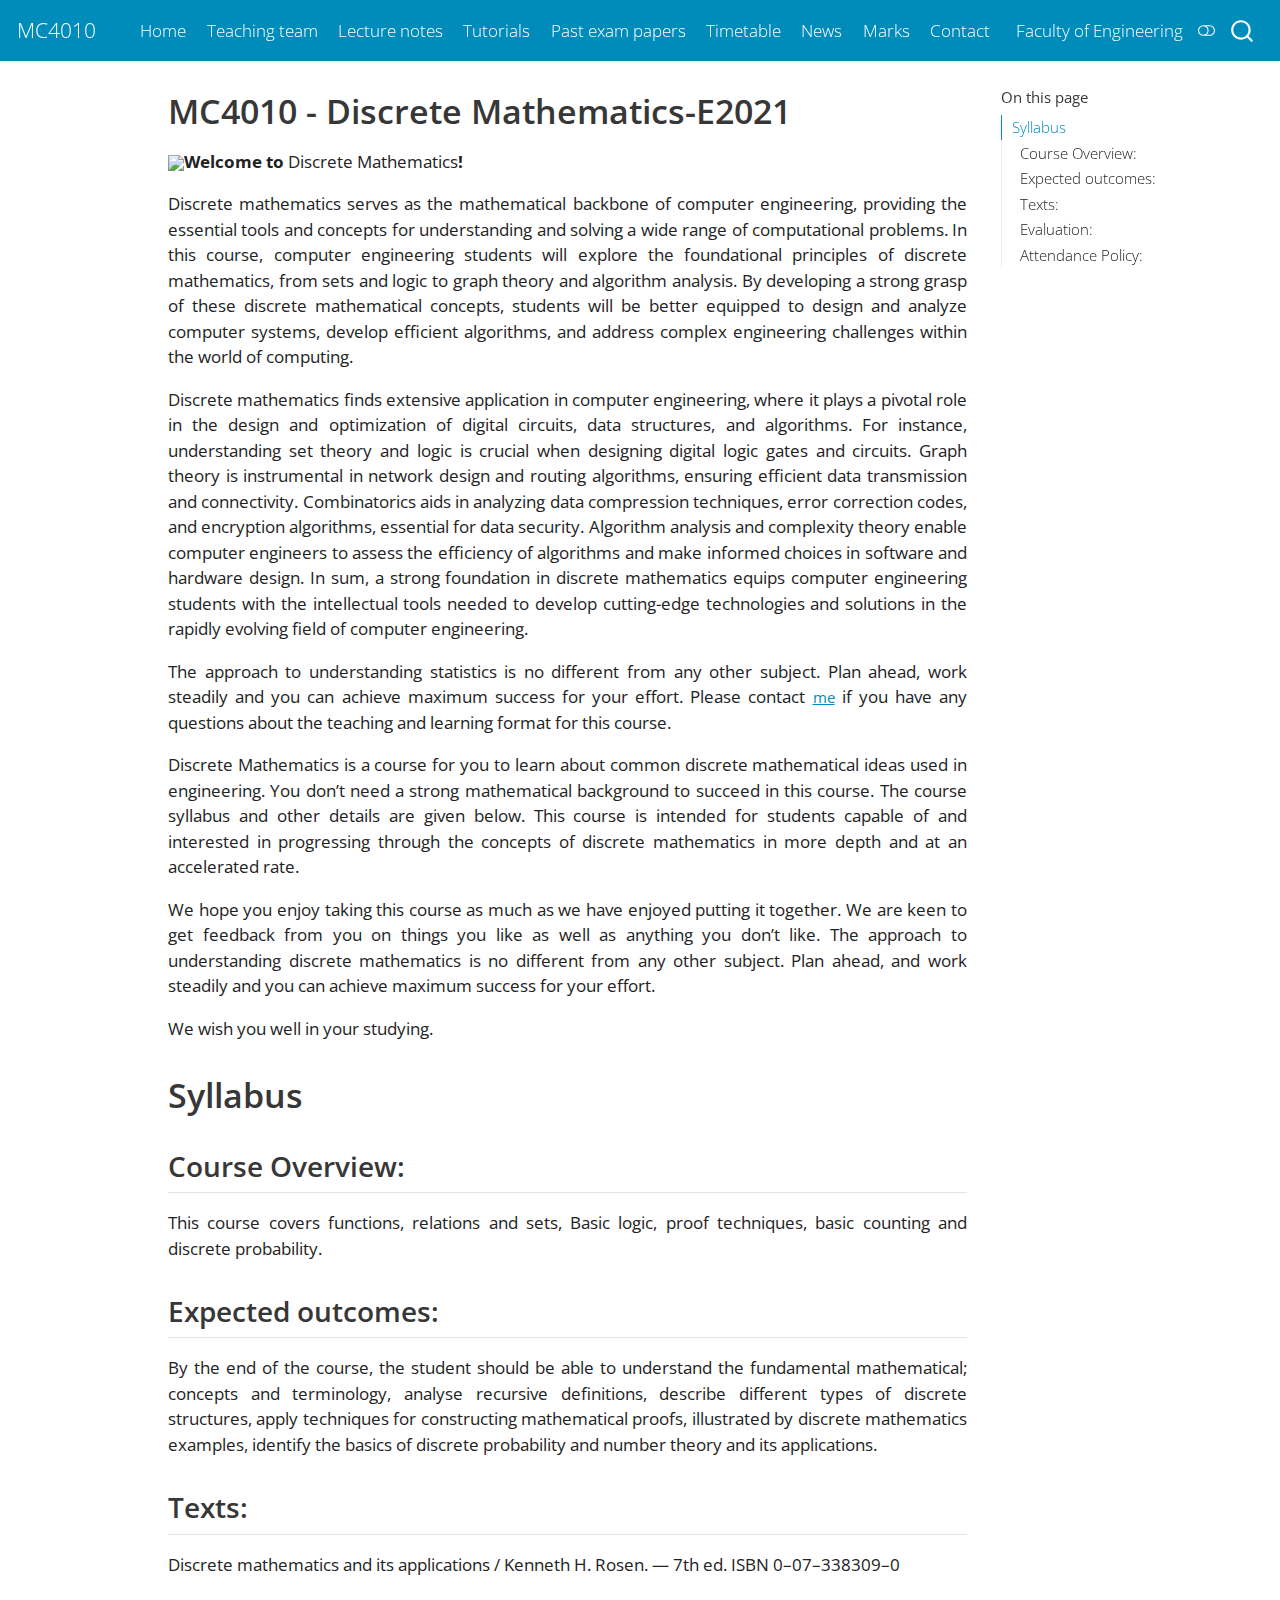
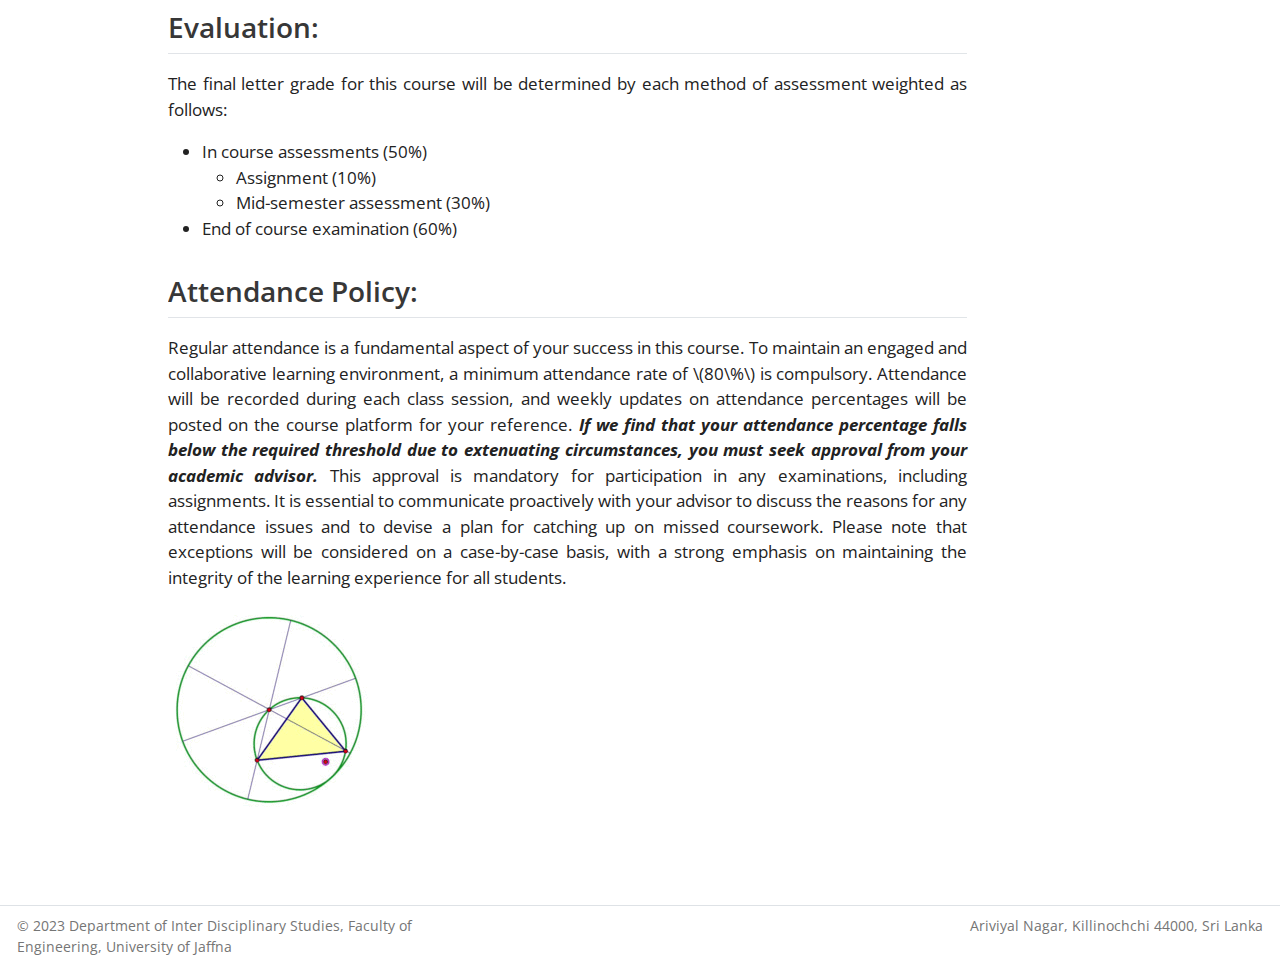
==== docs/index.html @ 132bd62d "Initial commit" ====
<!DOCTYPE html>
<html xmlns="http://www.w3.org/1999/xhtml" lang="en" xml:lang="en"><head>

<meta charset="utf-8">
<meta name="generator" content="quarto-1.3.353">

<meta name="viewport" content="width=device-width, initial-scale=1.0, user-scalable=yes">


<title>MC4010 - MC4010 - Discrete Mathematics-E2021</title>
<style>
code{white-space: pre-wrap;}
span.smallcaps{font-variant: small-caps;}
div.columns{display: flex; gap: min(4vw, 1.5em);}
div.column{flex: auto; overflow-x: auto;}
div.hanging-indent{margin-left: 1.5em; text-indent: -1.5em;}
ul.task-list{list-style: none;}
ul.task-list li input[type="checkbox"] {
  width: 0.8em;
  margin: 0 0.8em 0.2em -1em; /* quarto-specific, see https://github.com/quarto-dev/quarto-cli/issues/4556 */ 
  vertical-align: middle;
}
</style>


<script src="site_libs/quarto-nav/quarto-nav.js"></script>
<script src="site_libs/quarto-nav/headroom.min.js"></script>
<script src="site_libs/clipboard/clipboard.min.js"></script>
<script src="site_libs/quarto-search/autocomplete.umd.js"></script>
<script src="site_libs/quarto-search/fuse.min.js"></script>
<script src="site_libs/quarto-search/quarto-search.js"></script>
<meta name="quarto:offset" content="./">
<script src="site_libs/quarto-html/quarto.js"></script>
<script src="site_libs/quarto-html/popper.min.js"></script>
<script src="site_libs/quarto-html/tippy.umd.min.js"></script>
<script src="site_libs/quarto-html/anchor.min.js"></script>
<link href="site_libs/quarto-html/tippy.css" rel="stylesheet">
<link href="site_libs/quarto-html/quarto-syntax-highlighting.css" rel="stylesheet" class="quarto-color-scheme" id="quarto-text-highlighting-styles">
<link href="site_libs/quarto-html/quarto-syntax-highlighting-dark.css" rel="prefetch" class="quarto-color-scheme quarto-color-alternate" id="quarto-text-highlighting-styles">
<script src="site_libs/bootstrap/bootstrap.min.js"></script>
<link href="site_libs/bootstrap/bootstrap-icons.css" rel="stylesheet">
<link href="site_libs/bootstrap/bootstrap.min.css" rel="stylesheet" class="quarto-color-scheme" id="quarto-bootstrap" data-mode="light">
<link href="site_libs/bootstrap/bootstrap-dark.min.css" rel="prefetch" class="quarto-color-scheme quarto-color-alternate" id="quarto-bootstrap" data-mode="dark">
<script id="quarto-search-options" type="application/json">{
  "location": "navbar",
  "copy-button": false,
  "collapse-after": 3,
  "panel-placement": "end",
  "type": "overlay",
  "limit": 20,
  "language": {
    "search-no-results-text": "No results",
    "search-matching-documents-text": "matching documents",
    "search-copy-link-title": "Copy link to search",
    "search-hide-matches-text": "Hide additional matches",
    "search-more-match-text": "more match in this document",
    "search-more-matches-text": "more matches in this document",
    "search-clear-button-title": "Clear",
    "search-detached-cancel-button-title": "Cancel",
    "search-submit-button-title": "Submit"
  }
}</script>

  <script src="https://polyfill.io/v3/polyfill.min.js?features=es6"></script>
  <script src="https://cdn.jsdelivr.net/npm/mathjax@3/es5/tex-chtml-full.js" type="text/javascript"></script>

<link rel="stylesheet" href="styles.css">
</head>

<body class="nav-fixed">


<div id="quarto-search-results"></div>
  <header id="quarto-header" class="headroom fixed-top">
    <nav class="navbar navbar-expand-lg navbar-dark ">
      <div class="navbar-container container-fluid">
      <div class="navbar-brand-container">
    <a class="navbar-brand" href="./index.html">
    <span class="navbar-title">MC4010</span>
    </a>
  </div>
            <div id="quarto-search" class="" title="Search"></div>
          <button class="navbar-toggler" type="button" data-bs-toggle="collapse" data-bs-target="#navbarCollapse" aria-controls="navbarCollapse" aria-expanded="false" aria-label="Toggle navigation" onclick="if (window.quartoToggleHeadroom) { window.quartoToggleHeadroom(); }">
  <span class="navbar-toggler-icon"></span>
</button>
          <div class="collapse navbar-collapse" id="navbarCollapse">
            <ul class="navbar-nav navbar-nav-scroll me-auto">
  <li class="nav-item">
    <a class="nav-link active" href="./index.html" rel="" target="" aria-current="page">
 <span class="menu-text">Home</span></a>
  </li>  
  <li class="nav-item">
    <a class="nav-link" href="./teaching.html" rel="" target="">
 <span class="menu-text">Teaching team</span></a>
  </li>  
  <li class="nav-item">
    <a class="nav-link" href="./notes.html" rel="" target="">
 <span class="menu-text">Lecture notes</span></a>
  </li>  
  <li class="nav-item">
    <a class="nav-link" href="./tutorials.html" rel="" target="">
 <span class="menu-text">Tutorials</span></a>
  </li>  
  <li class="nav-item">
    <a class="nav-link" href="./Past_exam.html" rel="" target="">
 <span class="menu-text">Past exam papers</span></a>
  </li>  
  <li class="nav-item">
    <a class="nav-link" href="./timetable.html" rel="" target="">
 <span class="menu-text">Timetable</span></a>
  </li>  
  <li class="nav-item">
    <a class="nav-link" href="./news.html" rel="" target="">
 <span class="menu-text">News</span></a>
  </li>  
  <li class="nav-item">
    <a class="nav-link" href="./apps.html" rel="" target="">
 <span class="menu-text">Marks</span></a>
  </li>  
  <li class="nav-item">
    <a class="nav-link" href="./contact.html" rel="" target="">
 <span class="menu-text">Contact</span></a>
  </li>  
</ul>
            <ul class="navbar-nav navbar-nav-scroll ms-auto">
  <li class="nav-item">
    <a class="nav-link" href="http://eng.jfn.ac.lk/" rel="" target="">
 <span class="menu-text">Faculty of Engineering</span></a>
  </li>  
</ul>
            <div class="quarto-navbar-tools">
  <a href="" class="quarto-color-scheme-toggle quarto-navigation-tool  px-1" onclick="window.quartoToggleColorScheme(); return false;" title="Toggle dark mode"><i class="bi"></i></a>
</div>
          </div> <!-- /navcollapse -->
      </div> <!-- /container-fluid -->
    </nav>
</header>
<!-- content -->
<div id="quarto-content" class="quarto-container page-columns page-rows-contents page-layout-article page-navbar">
<!-- sidebar -->
<!-- margin-sidebar -->
    <div id="quarto-margin-sidebar" class="sidebar margin-sidebar">
        <nav id="TOC" role="doc-toc" class="toc-active">
    <h2 id="toc-title">On this page</h2>
   
  <ul>
  <li><a href="#syllabus" id="toc-syllabus" class="nav-link active" data-scroll-target="#syllabus">Syllabus</a>
  <ul class="collapse">
  <li><a href="#course-overview" id="toc-course-overview" class="nav-link" data-scroll-target="#course-overview">Course Overview:</a></li>
  <li><a href="#expected-outcomes" id="toc-expected-outcomes" class="nav-link" data-scroll-target="#expected-outcomes">Expected outcomes:</a></li>
  <li><a href="#texts" id="toc-texts" class="nav-link" data-scroll-target="#texts">Texts:</a></li>
  <li><a href="#evaluation" id="toc-evaluation" class="nav-link" data-scroll-target="#evaluation">Evaluation:</a></li>
  <li><a href="#attendance-policy" id="toc-attendance-policy" class="nav-link" data-scroll-target="#attendance-policy">Attendance Policy:</a></li>
  </ul></li>
  </ul>
</nav>
    </div>
<!-- main -->
<main class="content" id="quarto-document-content">

<header id="title-block-header" class="quarto-title-block default">
<div class="quarto-title">
<h1 class="title">MC4010 - Discrete Mathematics-E2021</h1>
</div>



<div class="quarto-title-meta">

    
  
    
  </div>
  

</header>

<p><img src="images/Boolean-Sensitivity_2880x1620_Lede.gif" class="img-fluid"><strong>Welcome to</strong> Discrete Mathematics<strong>!</strong></p>
<div style="text-align: justify">

<p>Discrete mathematics serves as the mathematical backbone of computer engineering, providing the essential tools and concepts for understanding and solving a wide range of computational problems. In this course, computer engineering students will explore the foundational principles of discrete mathematics, from sets and logic to graph theory and algorithm analysis. By developing a strong grasp of these discrete mathematical concepts, students will be better equipped to design and analyze computer systems, develop efficient algorithms, and address complex engineering challenges within the world of computing.</p>
<p>Discrete mathematics finds extensive application in computer engineering, where it plays a pivotal role in the design and optimization of digital circuits, data structures, and algorithms. For instance, understanding set theory and logic is crucial when designing digital logic gates and circuits. Graph theory is instrumental in network design and routing algorithms, ensuring efficient data transmission and connectivity. Combinatorics aids in analyzing data compression techniques, error correction codes, and encryption algorithms, essential for data security. Algorithm analysis and complexity theory enable computer engineers to assess the efficiency of algorithms and make informed choices in software and hardware design. In sum, a strong foundation in discrete mathematics equips computer engineering students with the intellectual tools needed to develop cutting-edge technologies and solutions in the rapidly evolving field of computer engineering.</p>
<p>The approach to understanding statistics is no different from any other subject. Plan ahead, work steadily and you can achieve maximum success for your effort. Please contact <a href="mailto:mayooran@eng.jfn.ac.lk" style="font-size: 11pt;">me</a> if you have any questions about the teaching and learning format for this course.</p>
<p>Discrete Mathematics is a course for you to learn about common discrete mathematical ideas used in engineering. You don’t need a strong mathematical background to succeed in this course. The course syllabus and other details are given below. This course is intended for students capable of and interested in progressing through the concepts of discrete mathematics in more depth and at an accelerated rate.</p>
<p>We hope you enjoy taking this course as much as we have enjoyed putting it together. We are keen to get feedback from you on things you like as well as anything you don’t like. The approach to understanding discrete mathematics is no different from any other subject. Plan ahead, and work steadily and you can achieve maximum success for your effort.</p>
<p>We wish you well in your studying.</p>
<section id="syllabus" class="level1">
<h1>Syllabus</h1>
<section id="course-overview" class="level2">
<h2 class="anchored" data-anchor-id="course-overview">Course Overview:</h2>
<p>This course covers functions, relations and sets, Basic logic, proof techniques, basic counting and discrete probability.</p>
</section>
<section id="expected-outcomes" class="level2">
<h2 class="anchored" data-anchor-id="expected-outcomes">Expected outcomes:</h2>
<p>By the end of the course, the student should be able to understand the fundamental mathematical; concepts and terminology, analyse recursive definitions, describe different types of discrete structures, apply techniques for constructing mathematical proofs, illustrated by discrete mathematics examples, identify the basics of discrete probability and number theory and its applications.</p>
</section>
<section id="texts" class="level2">
<h2 class="anchored" data-anchor-id="texts">Texts:</h2>
<p>Discrete mathematics and its applications / Kenneth H. Rosen. — 7th ed.&nbsp;ISBN 0–07–338309–0</p>
</section>
<section id="evaluation" class="level2">
<h2 class="anchored" data-anchor-id="evaluation">Evaluation:</h2>
<p>The final letter grade for this course will be determined by each method of assessment weighted as follows:</p>
<ul>
<li>In course assessments (50%)
<ul>
<li>Assignment (10%)</li>
<li>Mid-semester assessment (30%)</li>
</ul></li>
<li>End of course examination (60%)</li>
</ul>
</section>
<section id="attendance-policy" class="level2">
<h2 class="anchored" data-anchor-id="attendance-policy">Attendance Policy:</h2>
<p>Regular attendance is a fundamental aspect of your success in this course. To maintain an engaged and collaborative learning environment, a minimum attendance rate of <span class="math inline">\(80\%\)</span> is compulsory. Attendance will be recorded during each class session, and weekly updates on attendance percentages will be posted on the course platform for your reference. <strong><em>If we find that your attendance percentage falls below the required threshold due to extenuating circumstances, you must seek approval from your academic advisor.</em></strong> This approval is mandatory for participation in any examinations, including assignments. It is essential to communicate proactively with your advisor to discuss the reasons for any attendance issues and to devise a plan for catching up on missed coursework. Please note that exceptions will be considered on a case-by-case basis, with a strong emphasis on maintaining the integrity of the learning experience for all students.</p>
<p><img src="images/connelly2m.gif" class="img-fluid"></p>


</section>
</section>

</div></main> <!-- /main -->
<script id="quarto-html-after-body" type="application/javascript">
window.document.addEventListener("DOMContentLoaded", function (event) {
  const toggleBodyColorMode = (bsSheetEl) => {
    const mode = bsSheetEl.getAttribute("data-mode");
    const bodyEl = window.document.querySelector("body");
    if (mode === "dark") {
      bodyEl.classList.add("quarto-dark");
      bodyEl.classList.remove("quarto-light");
    } else {
      bodyEl.classList.add("quarto-light");
      bodyEl.classList.remove("quarto-dark");
    }
  }
  const toggleBodyColorPrimary = () => {
    const bsSheetEl = window.document.querySelector("link#quarto-bootstrap");
    if (bsSheetEl) {
      toggleBodyColorMode(bsSheetEl);
    }
  }
  toggleBodyColorPrimary();  
  const disableStylesheet = (stylesheets) => {
    for (let i=0; i < stylesheets.length; i++) {
      const stylesheet = stylesheets[i];
      stylesheet.rel = 'prefetch';
    }
  }
  const enableStylesheet = (stylesheets) => {
    for (let i=0; i < stylesheets.length; i++) {
      const stylesheet = stylesheets[i];
      stylesheet.rel = 'stylesheet';
    }
  }
  const manageTransitions = (selector, allowTransitions) => {
    const els = window.document.querySelectorAll(selector);
    for (let i=0; i < els.length; i++) {
      const el = els[i];
      if (allowTransitions) {
        el.classList.remove('notransition');
      } else {
        el.classList.add('notransition');
      }
    }
  }
  const toggleColorMode = (alternate) => {
    // Switch the stylesheets
    const alternateStylesheets = window.document.querySelectorAll('link.quarto-color-scheme.quarto-color-alternate');
    manageTransitions('#quarto-margin-sidebar .nav-link', false);
    if (alternate) {
      enableStylesheet(alternateStylesheets);
      for (const sheetNode of alternateStylesheets) {
        if (sheetNode.id === "quarto-bootstrap") {
          toggleBodyColorMode(sheetNode);
        }
      }
    } else {
      disableStylesheet(alternateStylesheets);
      toggleBodyColorPrimary();
    }
    manageTransitions('#quarto-margin-sidebar .nav-link', true);
    // Switch the toggles
    const toggles = window.document.querySelectorAll('.quarto-color-scheme-toggle');
    for (let i=0; i < toggles.length; i++) {
      const toggle = toggles[i];
      if (toggle) {
        if (alternate) {
          toggle.classList.add("alternate");     
        } else {
          toggle.classList.remove("alternate");
        }
      }
    }
    // Hack to workaround the fact that safari doesn't
    // properly recolor the scrollbar when toggling (#1455)
    if (navigator.userAgent.indexOf('Safari') > 0 && navigator.userAgent.indexOf('Chrome') == -1) {
      manageTransitions("body", false);
      window.scrollTo(0, 1);
      setTimeout(() => {
        window.scrollTo(0, 0);
        manageTransitions("body", true);
      }, 40);  
    }
  }
  const isFileUrl = () => { 
    return window.location.protocol === 'file:';
  }
  const hasAlternateSentinel = () => {  
    let styleSentinel = getColorSchemeSentinel();
    if (styleSentinel !== null) {
      return styleSentinel === "alternate";
    } else {
      return false;
    }
  }
  const setStyleSentinel = (alternate) => {
    const value = alternate ? "alternate" : "default";
    if (!isFileUrl()) {
      window.localStorage.setItem("quarto-color-scheme", value);
    } else {
      localAlternateSentinel = value;
    }
  }
  const getColorSchemeSentinel = () => {
    if (!isFileUrl()) {
      const storageValue = window.localStorage.getItem("quarto-color-scheme");
      return storageValue != null ? storageValue : localAlternateSentinel;
    } else {
      return localAlternateSentinel;
    }
  }
  let localAlternateSentinel = 'default';
  // Dark / light mode switch
  window.quartoToggleColorScheme = () => {
    // Read the current dark / light value 
    let toAlternate = !hasAlternateSentinel();
    toggleColorMode(toAlternate);
    setStyleSentinel(toAlternate);
  };
  // Ensure there is a toggle, if there isn't float one in the top right
  if (window.document.querySelector('.quarto-color-scheme-toggle') === null) {
    const a = window.document.createElement('a');
    a.classList.add('top-right');
    a.classList.add('quarto-color-scheme-toggle');
    a.href = "";
    a.onclick = function() { try { window.quartoToggleColorScheme(); } catch {} return false; };
    const i = window.document.createElement("i");
    i.classList.add('bi');
    a.appendChild(i);
    window.document.body.appendChild(a);
  }
  // Switch to dark mode if need be
  if (hasAlternateSentinel()) {
    toggleColorMode(true);
  } else {
    toggleColorMode(false);
  }
  const icon = "";
  const anchorJS = new window.AnchorJS();
  anchorJS.options = {
    placement: 'right',
    icon: icon
  };
  anchorJS.add('.anchored');
  const isCodeAnnotation = (el) => {
    for (const clz of el.classList) {
      if (clz.startsWith('code-annotation-')) {                     
        return true;
      }
    }
    return false;
  }
  const clipboard = new window.ClipboardJS('.code-copy-button', {
    text: function(trigger) {
      const codeEl = trigger.previousElementSibling.cloneNode(true);
      for (const childEl of codeEl.children) {
        if (isCodeAnnotation(childEl)) {
          childEl.remove();
        }
      }
      return codeEl.innerText;
    }
  });
  clipboard.on('success', function(e) {
    // button target
    const button = e.trigger;
    // don't keep focus
    button.blur();
    // flash "checked"
    button.classList.add('code-copy-button-checked');
    var currentTitle = button.getAttribute("title");
    button.setAttribute("title", "Copied!");
    let tooltip;
    if (window.bootstrap) {
      button.setAttribute("data-bs-toggle", "tooltip");
      button.setAttribute("data-bs-placement", "left");
      button.setAttribute("data-bs-title", "Copied!");
      tooltip = new bootstrap.Tooltip(button, 
        { trigger: "manual", 
          customClass: "code-copy-button-tooltip",
          offset: [0, -8]});
      tooltip.show();    
    }
    setTimeout(function() {
      if (tooltip) {
        tooltip.hide();
        button.removeAttribute("data-bs-title");
        button.removeAttribute("data-bs-toggle");
        button.removeAttribute("data-bs-placement");
      }
      button.setAttribute("title", currentTitle);
      button.classList.remove('code-copy-button-checked');
    }, 1000);
    // clear code selection
    e.clearSelection();
  });
  function tippyHover(el, contentFn) {
    const config = {
      allowHTML: true,
      content: contentFn,
      maxWidth: 500,
      delay: 100,
      arrow: false,
      appendTo: function(el) {
          return el.parentElement;
      },
      interactive: true,
      interactiveBorder: 10,
      theme: 'quarto',
      placement: 'bottom-start'
    };
    window.tippy(el, config); 
  }
  const noterefs = window.document.querySelectorAll('a[role="doc-noteref"]');
  for (var i=0; i<noterefs.length; i++) {
    const ref = noterefs[i];
    tippyHover(ref, function() {
      // use id or data attribute instead here
      let href = ref.getAttribute('data-footnote-href') || ref.getAttribute('href');
      try { href = new URL(href).hash; } catch {}
      const id = href.replace(/^#\/?/, "");
      const note = window.document.getElementById(id);
      return note.innerHTML;
    });
  }
      let selectedAnnoteEl;
      const selectorForAnnotation = ( cell, annotation) => {
        let cellAttr = 'data-code-cell="' + cell + '"';
        let lineAttr = 'data-code-annotation="' +  annotation + '"';
        const selector = 'span[' + cellAttr + '][' + lineAttr + ']';
        return selector;
      }
      const selectCodeLines = (annoteEl) => {
        const doc = window.document;
        const targetCell = annoteEl.getAttribute("data-target-cell");
        const targetAnnotation = annoteEl.getAttribute("data-target-annotation");
        const annoteSpan = window.document.querySelector(selectorForAnnotation(targetCell, targetAnnotation));
        const lines = annoteSpan.getAttribute("data-code-lines").split(",");
        const lineIds = lines.map((line) => {
          return targetCell + "-" + line;
        })
        let top = null;
        let height = null;
        let parent = null;
        if (lineIds.length > 0) {
            //compute the position of the single el (top and bottom and make a div)
            const el = window.document.getElementById(lineIds[0]);
            top = el.offsetTop;
            height = el.offsetHeight;
            parent = el.parentElement.parentElement;
          if (lineIds.length > 1) {
            const lastEl = window.document.getElementById(lineIds[lineIds.length - 1]);
            const bottom = lastEl.offsetTop + lastEl.offsetHeight;
            height = bottom - top;
          }
          if (top !== null && height !== null && parent !== null) {
            // cook up a div (if necessary) and position it 
            let div = window.document.getElementById("code-annotation-line-highlight");
            if (div === null) {
              div = window.document.createElement("div");
              div.setAttribute("id", "code-annotation-line-highlight");
              div.style.position = 'absolute';
              parent.appendChild(div);
            }
            div.style.top = top - 2 + "px";
            div.style.height = height + 4 + "px";
            let gutterDiv = window.document.getElementById("code-annotation-line-highlight-gutter");
            if (gutterDiv === null) {
              gutterDiv = window.document.createElement("div");
              gutterDiv.setAttribute("id", "code-annotation-line-highlight-gutter");
              gutterDiv.style.position = 'absolute';
              const codeCell = window.document.getElementById(targetCell);
              const gutter = codeCell.querySelector('.code-annotation-gutter');
              gutter.appendChild(gutterDiv);
            }
            gutterDiv.style.top = top - 2 + "px";
            gutterDiv.style.height = height + 4 + "px";
          }
          selectedAnnoteEl = annoteEl;
        }
      };
      const unselectCodeLines = () => {
        const elementsIds = ["code-annotation-line-highlight", "code-annotation-line-highlight-gutter"];
        elementsIds.forEach((elId) => {
          const div = window.document.getElementById(elId);
          if (div) {
            div.remove();
          }
        });
        selectedAnnoteEl = undefined;
      };
      // Attach click handler to the DT
      const annoteDls = window.document.querySelectorAll('dt[data-target-cell]');
      for (const annoteDlNode of annoteDls) {
        annoteDlNode.addEventListener('click', (event) => {
          const clickedEl = event.target;
          if (clickedEl !== selectedAnnoteEl) {
            unselectCodeLines();
            const activeEl = window.document.querySelector('dt[data-target-cell].code-annotation-active');
            if (activeEl) {
              activeEl.classList.remove('code-annotation-active');
            }
            selectCodeLines(clickedEl);
            clickedEl.classList.add('code-annotation-active');
          } else {
            // Unselect the line
            unselectCodeLines();
            clickedEl.classList.remove('code-annotation-active');
          }
        });
      }
  const findCites = (el) => {
    const parentEl = el.parentElement;
    if (parentEl) {
      const cites = parentEl.dataset.cites;
      if (cites) {
        return {
          el,
          cites: cites.split(' ')
        };
      } else {
        return findCites(el.parentElement)
      }
    } else {
      return undefined;
    }
  };
  var bibliorefs = window.document.querySelectorAll('a[role="doc-biblioref"]');
  for (var i=0; i<bibliorefs.length; i++) {
    const ref = bibliorefs[i];
    const citeInfo = findCites(ref);
    if (citeInfo) {
      tippyHover(citeInfo.el, function() {
        var popup = window.document.createElement('div');
        citeInfo.cites.forEach(function(cite) {
          var citeDiv = window.document.createElement('div');
          citeDiv.classList.add('hanging-indent');
          citeDiv.classList.add('csl-entry');
          var biblioDiv = window.document.getElementById('ref-' + cite);
          if (biblioDiv) {
            citeDiv.innerHTML = biblioDiv.innerHTML;
          }
          popup.appendChild(citeDiv);
        });
        return popup.innerHTML;
      });
    }
  }
});
</script>
</div> <!-- /content -->
<footer class="footer">
  <div class="nav-footer">
    <div class="nav-footer-left">© 2023 Department of Inter Disciplinary Studies, Faculty of Engineering, University of Jaffna</div>   
    <div class="nav-footer-center">
      &nbsp;
    </div>
    <div class="nav-footer-right">Ariviyal Nagar, Killinochchi 44000, Sri Lanka</div>
  </div>
</footer>



</body></html>
---- docs/site_libs/quarto-html/tippy.css ----
.tippy-box[data-animation=fade][data-state=hidden]{opacity:0}[data-tippy-root]{max-width:calc(100vw - 10px)}.tippy-box{position:relative;background-color:#333;color:#fff;border-radius:4px;font-size:14px;line-height:1.4;white-space:normal;outline:0;transition-property:transform,visibility,opacity}.tippy-box[data-placement^=top]>.tippy-arrow{bottom:0}.tippy-box[data-placement^=top]>.tippy-arrow:before{bottom:-7px;left:0;border-width:8px 8px 0;border-top-color:initial;transform-origin:center top}.tippy-box[data-placement^=bottom]>.tippy-arrow{top:0}.tippy-box[data-placement^=bottom]>.tippy-arrow:before{top:-7px;left:0;border-width:0 8px 8px;border-bottom-color:initial;transform-origin:center bottom}.tippy-box[data-placement^=left]>.tippy-arrow{right:0}.tippy-box[data-placement^=left]>.tippy-arrow:before{border-width:8px 0 8px 8px;border-left-color:initial;right:-7px;transform-origin:center left}.tippy-box[data-placement^=right]>.tippy-arrow{left:0}.tippy-box[data-placement^=right]>.tippy-arrow:before{left:-7px;border-width:8px 8px 8px 0;border-right-color:initial;transform-origin:center right}.tippy-box[data-inertia][data-state=visible]{transition-timing-function:cubic-bezier(.54,1.5,.38,1.11)}.tippy-arrow{width:16px;height:16px;color:#333}.tippy-arrow:before{content:"";position:absolute;border-color:transparent;border-style:solid}.tippy-content{position:relative;padding:5px 9px;z-index:1}
---- docs/site_libs/quarto-html/quarto-syntax-highlighting.css ----
/* quarto syntax highlight colors */
:root {
  --quarto-hl-ot-color: #003B4F;
  --quarto-hl-at-color: #657422;
  --quarto-hl-ss-color: #20794D;
  --quarto-hl-an-color: #5E5E5E;
  --quarto-hl-fu-color: #4758AB;
  --quarto-hl-st-color: #20794D;
  --quarto-hl-cf-color: #003B4F;
  --quarto-hl-op-color: #5E5E5E;
  --quarto-hl-er-color: #AD0000;
  --quarto-hl-bn-color: #AD0000;
  --quarto-hl-al-color: #AD0000;
  --quarto-hl-va-color: #111111;
  --quarto-hl-bu-color: inherit;
  --quarto-hl-ex-color: inherit;
  --quarto-hl-pp-color: #AD0000;
  --quarto-hl-in-color: #5E5E5E;
  --quarto-hl-vs-color: #20794D;
  --quarto-hl-wa-color: #5E5E5E;
  --quarto-hl-do-color: #5E5E5E;
  --quarto-hl-im-color: #00769E;
  --quarto-hl-ch-color: #20794D;
  --quarto-hl-dt-color: #AD0000;
  --quarto-hl-fl-color: #AD0000;
  --quarto-hl-co-color: #5E5E5E;
  --quarto-hl-cv-color: #5E5E5E;
  --quarto-hl-cn-color: #8f5902;
  --quarto-hl-sc-color: #5E5E5E;
  --quarto-hl-dv-color: #AD0000;
  --quarto-hl-kw-color: #003B4F;
}

/* other quarto variables */
:root {
  --quarto-font-monospace: SFMono-Regular, Menlo, Monaco, Consolas, "Liberation Mono", "Courier New", monospace;
}

pre > code.sourceCode > span {
  color: #003B4F;
}

code span {
  color: #003B4F;
}

code.sourceCode > span {
  color: #003B4F;
}

div.sourceCode,
div.sourceCode pre.sourceCode {
  color: #003B4F;
}

code span.ot {
  color: #003B4F;
  font-style: inherit;
}

code span.at {
  color: #657422;
  font-style: inherit;
}

code span.ss {
  color: #20794D;
  font-style: inherit;
}

code span.an {
  color: #5E5E5E;
  font-style: inherit;
}

code span.fu {
  color: #4758AB;
  font-style: inherit;
}

code span.st {
  color: #20794D;
  font-style: inherit;
}

code span.cf {
  color: #003B4F;
  font-style: inherit;
}

code span.op {
  color: #5E5E5E;
  font-style: inherit;
}

code span.er {
  color: #AD0000;
  font-style: inherit;
}

code span.bn {
  color: #AD0000;
  font-style: inherit;
}

code span.al {
  color: #AD0000;
  font-style: inherit;
}

code span.va {
  color: #111111;
  font-style: inherit;
}

code span.bu {
  font-style: inherit;
}

code span.ex {
  font-style: inherit;
}

code span.pp {
  color: #AD0000;
  font-style: inherit;
}

code span.in {
  color: #5E5E5E;
  font-style: inherit;
}

code span.vs {
  color: #20794D;
  font-style: inherit;
}

code span.wa {
  color: #5E5E5E;
  font-style: italic;
}

code span.do {
  color: #5E5E5E;
  font-style: italic;
}

code span.im {
  color: #00769E;
  font-style: inherit;
}

code span.ch {
  color: #20794D;
  font-style: inherit;
}

code span.dt {
  color: #AD0000;
  font-style: inherit;
}

code span.fl {
  color: #AD0000;
  font-style: inherit;
}

code span.co {
  color: #5E5E5E;
  font-style: inherit;
}

code span.cv {
  color: #5E5E5E;
  font-style: italic;
}

code span.cn {
  color: #8f5902;
  font-style: inherit;
}

code span.sc {
  color: #5E5E5E;
  font-style: inherit;
}

code span.dv {
  color: #AD0000;
  font-style: inherit;
}

code span.kw {
  color: #003B4F;
  font-style: inherit;
}

.prevent-inlining {
  content: "</";
}

/*# sourceMappingURL=debc5d5d77c3f9108843748ff7464032.css.map */
---- docs/site_libs/quarto-html/quarto-syntax-highlighting-dark.css ----
/* quarto syntax highlight colors */
:root {
  --quarto-hl-al-color: #f07178;
  --quarto-hl-an-color: #d4d0ab;
  --quarto-hl-at-color: #00e0e0;
  --quarto-hl-bn-color: #d4d0ab;
  --quarto-hl-bu-color: #abe338;
  --quarto-hl-ch-color: #abe338;
  --quarto-hl-co-color: #f8f8f2;
  --quarto-hl-cv-color: #ffd700;
  --quarto-hl-cn-color: #ffd700;
  --quarto-hl-cf-color: #ffa07a;
  --quarto-hl-dt-color: #ffa07a;
  --quarto-hl-dv-color: #d4d0ab;
  --quarto-hl-do-color: #f8f8f2;
  --quarto-hl-er-color: #f07178;
  --quarto-hl-ex-color: #00e0e0;
  --quarto-hl-fl-color: #d4d0ab;
  --quarto-hl-fu-color: #ffa07a;
  --quarto-hl-im-color: #abe338;
  --quarto-hl-in-color: #d4d0ab;
  --quarto-hl-kw-color: #ffa07a;
  --quarto-hl-op-color: #ffa07a;
  --quarto-hl-ot-color: #00e0e0;
  --quarto-hl-pp-color: #dcc6e0;
  --quarto-hl-re-color: #00e0e0;
  --quarto-hl-sc-color: #abe338;
  --quarto-hl-ss-color: #abe338;
  --quarto-hl-st-color: #abe338;
  --quarto-hl-va-color: #00e0e0;
  --quarto-hl-vs-color: #abe338;
  --quarto-hl-wa-color: #dcc6e0;
}

/* other quarto variables */
:root {
  --quarto-font-monospace: SFMono-Regular, Menlo, Monaco, Consolas, "Liberation Mono", "Courier New", monospace;
}

code span.al {
  background-color: #2a0f15;
  font-weight: bold;
  color: #f07178;
}

code span.an {
  color: #d4d0ab;
}

code span.at {
  color: #00e0e0;
}

code span.bn {
  color: #d4d0ab;
}

code span.bu {
  color: #abe338;
}

code span.ch {
  color: #abe338;
}

code span.co {
  font-style: italic;
  color: #f8f8f2;
}

code span.cv {
  color: #ffd700;
}

code span.cn {
  color: #ffd700;
}

code span.cf {
  font-weight: bold;
  color: #ffa07a;
}

code span.dt {
  color: #ffa07a;
}

code span.dv {
  color: #d4d0ab;
}

code span.do {
  color: #f8f8f2;
}

code span.er {
  color: #f07178;
  text-decoration: underline;
}

code span.ex {
  font-weight: bold;
  color: #00e0e0;
}

code span.fl {
  color: #d4d0ab;
}

code span.fu {
  color: #ffa07a;
}

code span.im {
  color: #abe338;
}

code span.in {
  color: #d4d0ab;
}

code span.kw {
  font-weight: bold;
  color: #ffa07a;
}

pre > code.sourceCode > span {
  color: #f8f8f2;
}

code span {
  color: #f8f8f2;
}

code.sourceCode > span {
  color: #f8f8f2;
}

div.sourceCode,
div.sourceCode pre.sourceCode {
  color: #f8f8f2;
}

code span.op {
  color: #ffa07a;
}

code span.ot {
  color: #00e0e0;
}

code span.pp {
  color: #dcc6e0;
}

code span.re {
  background-color: #f8f8f2;
  color: #00e0e0;
}

code span.sc {
  color: #abe338;
}

code span.ss {
  color: #abe338;
}

code span.st {
  color: #abe338;
}

code span.va {
  color: #00e0e0;
}

code span.vs {
  color: #abe338;
}

code span.wa {
  color: #dcc6e0;
}

.prevent-inlining {
  content: "</";
}

/*# sourceMappingURL=935a306eefa94366c21e1a970dddb765.css.map */
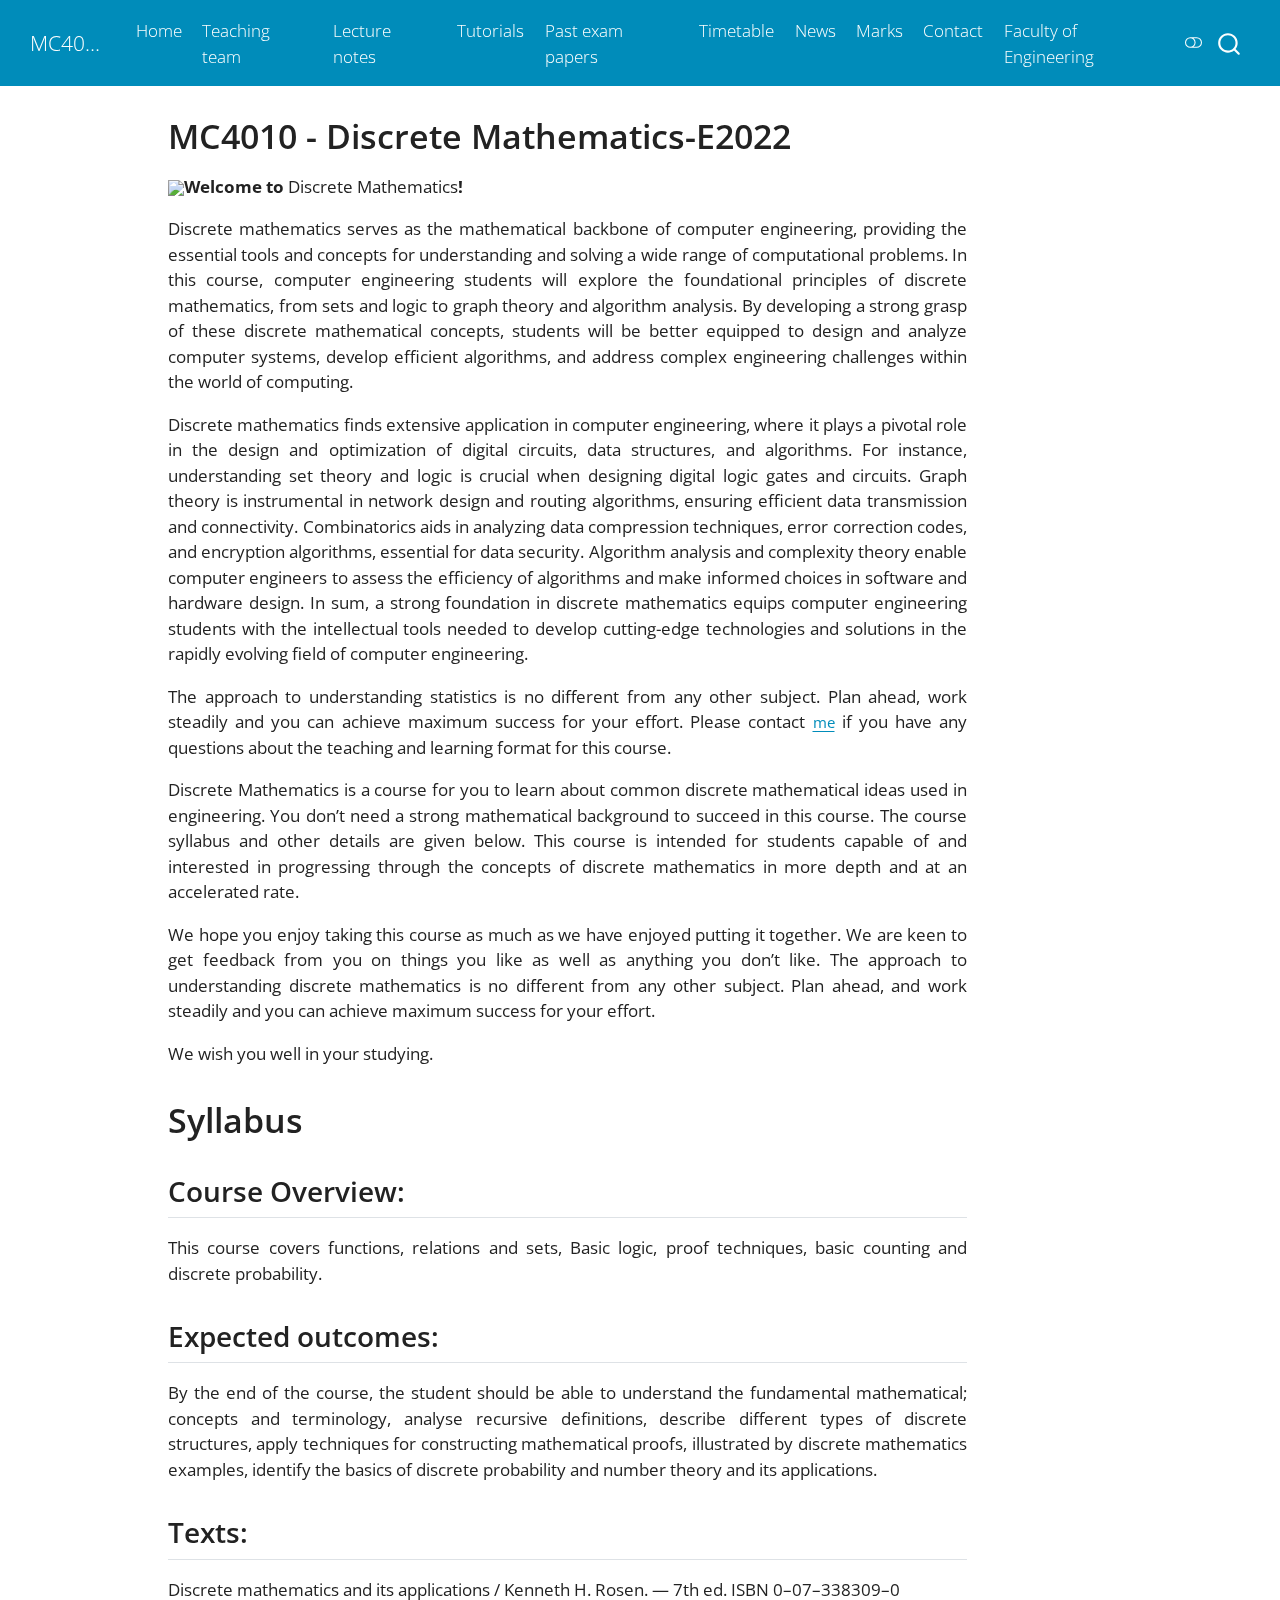
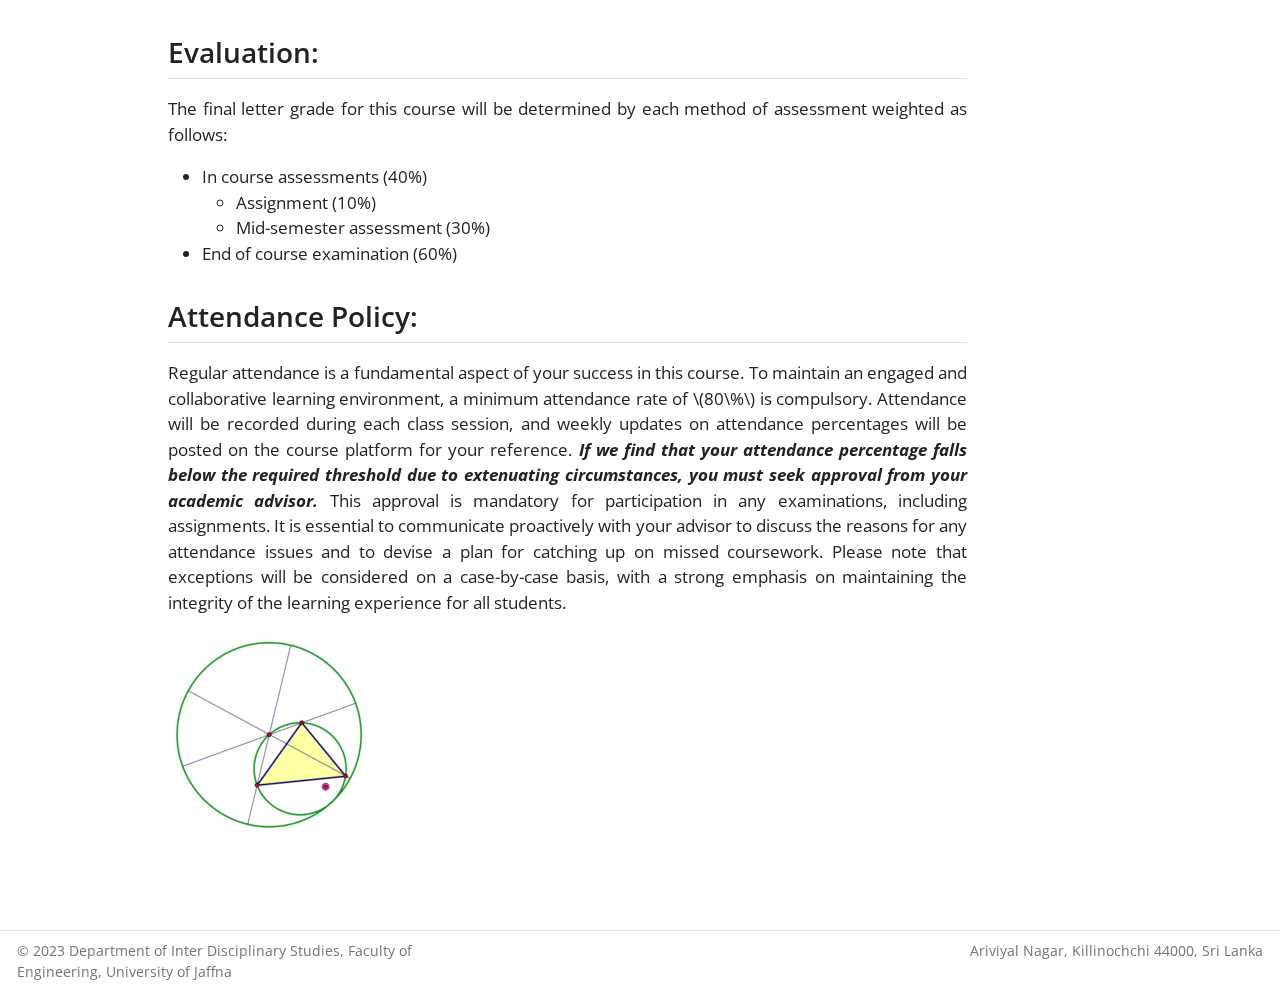
==== commit 0debd155: "Add files via upload" ====
--- a/docs/index.html
+++ b/docs/index.html
@@ -2,12 +2,12 @@
 <html xmlns="http://www.w3.org/1999/xhtml" lang="en" xml:lang="en"><head>
 
 <meta charset="utf-8">
-<meta name="generator" content="quarto-1.3.353">
+<meta name="generator" content="quarto-1.5.57">
 
 <meta name="viewport" content="width=device-width, initial-scale=1.0, user-scalable=yes">
 
 
-<title>MC4010 - MC4010 - Discrete Mathematics-E2021</title>
+<title>MC4010 - Discrete Mathematics-E2022 – MC4010</title>
 <style>
 code{white-space: pre-wrap;}
 span.smallcaps{font-variant: small-caps;}
@@ -47,7 +47,13 @@
   "collapse-after": 3,
   "panel-placement": "end",
   "type": "overlay",
-  "limit": 20,
+  "limit": 50,
+  "keyboard-shortcut": [
+    "f",
+    "/",
+    "s"
+  ],
+  "show-item-context": false,
   "language": {
     "search-no-results-text": "No results",
     "search-matching-documents-text": "matching documents",
@@ -56,82 +62,110 @@
     "search-more-match-text": "more match in this document",
     "search-more-matches-text": "more matches in this document",
     "search-clear-button-title": "Clear",
+    "search-text-placeholder": "",
     "search-detached-cancel-button-title": "Cancel",
-    "search-submit-button-title": "Submit"
+    "search-submit-button-title": "Submit",
+    "search-label": "Search"
   }
 }</script>
 
-  <script src="https://polyfill.io/v3/polyfill.min.js?features=es6"></script>
+  <script src="https://cdnjs.cloudflare.com/polyfill/v3/polyfill.min.js?features=es6"></script>
   <script src="https://cdn.jsdelivr.net/npm/mathjax@3/es5/tex-chtml-full.js" type="text/javascript"></script>
+
+<script type="text/javascript">
+const typesetMath = (el) => {
+  if (window.MathJax) {
+    // MathJax Typeset
+    window.MathJax.typeset([el]);
+  } else if (window.katex) {
+    // KaTeX Render
+    var mathElements = el.getElementsByClassName("math");
+    var macros = [];
+    for (var i = 0; i < mathElements.length; i++) {
+      var texText = mathElements[i].firstChild;
+      if (mathElements[i].tagName == "SPAN") {
+        window.katex.render(texText.data, mathElements[i], {
+          displayMode: mathElements[i].classList.contains('display'),
+          throwOnError: false,
+          macros: macros,
+          fleqn: false
+        });
+      }
+    }
+  }
+}
+window.Quarto = {
+  typesetMath
+};
+</script>
 
 <link rel="stylesheet" href="styles.css">
 </head>
 
 <body class="nav-fixed">
 
-
 <div id="quarto-search-results"></div>
   <header id="quarto-header" class="headroom fixed-top">
-    <nav class="navbar navbar-expand-lg navbar-dark ">
+    <nav class="navbar navbar-expand-lg " data-bs-theme="dark">
       <div class="navbar-container container-fluid">
-      <div class="navbar-brand-container">
+      <div class="navbar-brand-container mx-auto">
     <a class="navbar-brand" href="./index.html">
     <span class="navbar-title">MC4010</span>
     </a>
   </div>
             <div id="quarto-search" class="" title="Search"></div>
-          <button class="navbar-toggler" type="button" data-bs-toggle="collapse" data-bs-target="#navbarCollapse" aria-controls="navbarCollapse" aria-expanded="false" aria-label="Toggle navigation" onclick="if (window.quartoToggleHeadroom) { window.quartoToggleHeadroom(); }">
+          <button class="navbar-toggler" type="button" data-bs-toggle="collapse" data-bs-target="#navbarCollapse" aria-controls="navbarCollapse" role="menu" aria-expanded="false" aria-label="Toggle navigation" onclick="if (window.quartoToggleHeadroom) { window.quartoToggleHeadroom(); }">
   <span class="navbar-toggler-icon"></span>
 </button>
           <div class="collapse navbar-collapse" id="navbarCollapse">
             <ul class="navbar-nav navbar-nav-scroll me-auto">
   <li class="nav-item">
-    <a class="nav-link active" href="./index.html" rel="" target="" aria-current="page">
- <span class="menu-text">Home</span></a>
-  </li>  
-  <li class="nav-item">
-    <a class="nav-link" href="./teaching.html" rel="" target="">
- <span class="menu-text">Teaching team</span></a>
-  </li>  
-  <li class="nav-item">
-    <a class="nav-link" href="./notes.html" rel="" target="">
- <span class="menu-text">Lecture notes</span></a>
-  </li>  
-  <li class="nav-item">
-    <a class="nav-link" href="./tutorials.html" rel="" target="">
- <span class="menu-text">Tutorials</span></a>
-  </li>  
-  <li class="nav-item">
-    <a class="nav-link" href="./Past_exam.html" rel="" target="">
- <span class="menu-text">Past exam papers</span></a>
-  </li>  
-  <li class="nav-item">
-    <a class="nav-link" href="./timetable.html" rel="" target="">
- <span class="menu-text">Timetable</span></a>
-  </li>  
-  <li class="nav-item">
-    <a class="nav-link" href="./news.html" rel="" target="">
- <span class="menu-text">News</span></a>
-  </li>  
-  <li class="nav-item">
-    <a class="nav-link" href="./apps.html" rel="" target="">
- <span class="menu-text">Marks</span></a>
-  </li>  
-  <li class="nav-item">
-    <a class="nav-link" href="./contact.html" rel="" target="">
- <span class="menu-text">Contact</span></a>
+    <a class="nav-link active" href="./index.html" aria-current="page"> 
+<span class="menu-text">Home</span></a>
+  </li>  
+  <li class="nav-item">
+    <a class="nav-link" href="./teaching.html"> 
+<span class="menu-text">Teaching team</span></a>
+  </li>  
+  <li class="nav-item">
+    <a class="nav-link" href="./notes.html"> 
+<span class="menu-text">Lecture notes</span></a>
+  </li>  
+  <li class="nav-item">
+    <a class="nav-link" href="./tutorials.html"> 
+<span class="menu-text">Tutorials</span></a>
+  </li>  
+  <li class="nav-item">
+    <a class="nav-link" href="./Past_exam.html"> 
+<span class="menu-text">Past exam papers</span></a>
+  </li>  
+  <li class="nav-item">
+    <a class="nav-link" href="./timetable.html"> 
+<span class="menu-text">Timetable</span></a>
+  </li>  
+  <li class="nav-item">
+    <a class="nav-link" href="./news.html"> 
+<span class="menu-text">News</span></a>
+  </li>  
+  <li class="nav-item">
+    <a class="nav-link" href="./apps.html"> 
+<span class="menu-text">Marks</span></a>
+  </li>  
+  <li class="nav-item">
+    <a class="nav-link" href="./contact.html"> 
+<span class="menu-text">Contact</span></a>
   </li>  
 </ul>
             <ul class="navbar-nav navbar-nav-scroll ms-auto">
   <li class="nav-item">
-    <a class="nav-link" href="http://eng.jfn.ac.lk/" rel="" target="">
- <span class="menu-text">Faculty of Engineering</span></a>
+    <a class="nav-link" href="http://eng.jfn.ac.lk/"> 
+<span class="menu-text">Faculty of Engineering</span></a>
   </li>  
 </ul>
+          </div> <!-- /navcollapse -->
             <div class="quarto-navbar-tools">
   <a href="" class="quarto-color-scheme-toggle quarto-navigation-tool  px-1" onclick="window.quartoToggleColorScheme(); return false;" title="Toggle dark mode"><i class="bi"></i></a>
 </div>
-          </div> <!-- /navcollapse -->
       </div> <!-- /container-fluid -->
     </nav>
 </header>
@@ -139,28 +173,15 @@
 <div id="quarto-content" class="quarto-container page-columns page-rows-contents page-layout-article page-navbar">
 <!-- sidebar -->
 <!-- margin-sidebar -->
-    <div id="quarto-margin-sidebar" class="sidebar margin-sidebar">
-        <nav id="TOC" role="doc-toc" class="toc-active">
-    <h2 id="toc-title">On this page</h2>
-   
-  <ul>
-  <li><a href="#syllabus" id="toc-syllabus" class="nav-link active" data-scroll-target="#syllabus">Syllabus</a>
-  <ul class="collapse">
-  <li><a href="#course-overview" id="toc-course-overview" class="nav-link" data-scroll-target="#course-overview">Course Overview:</a></li>
-  <li><a href="#expected-outcomes" id="toc-expected-outcomes" class="nav-link" data-scroll-target="#expected-outcomes">Expected outcomes:</a></li>
-  <li><a href="#texts" id="toc-texts" class="nav-link" data-scroll-target="#texts">Texts:</a></li>
-  <li><a href="#evaluation" id="toc-evaluation" class="nav-link" data-scroll-target="#evaluation">Evaluation:</a></li>
-  <li><a href="#attendance-policy" id="toc-attendance-policy" class="nav-link" data-scroll-target="#attendance-policy">Attendance Policy:</a></li>
-  </ul></li>
-  </ul>
-</nav>
+    <div id="quarto-margin-sidebar" class="sidebar margin-sidebar zindex-bottom">
+        
     </div>
 <!-- main -->
 <main class="content" id="quarto-document-content">
 
 <header id="title-block-header" class="quarto-title-block default">
 <div class="quarto-title">
-<h1 class="title">MC4010 - Discrete Mathematics-E2021</h1>
+<h1 class="title">MC4010 - Discrete Mathematics-E2022</h1>
 </div>
 
 
@@ -173,11 +194,12 @@
   </div>
   
 
+
 </header>
+
 
 <p><img src="images/Boolean-Sensitivity_2880x1620_Lede.gif" class="img-fluid"><strong>Welcome to</strong> Discrete Mathematics<strong>!</strong></p>
 <div style="text-align: justify">
-
 <p>Discrete mathematics serves as the mathematical backbone of computer engineering, providing the essential tools and concepts for understanding and solving a wide range of computational problems. In this course, computer engineering students will explore the foundational principles of discrete mathematics, from sets and logic to graph theory and algorithm analysis. By developing a strong grasp of these discrete mathematical concepts, students will be better equipped to design and analyze computer systems, develop efficient algorithms, and address complex engineering challenges within the world of computing.</p>
 <p>Discrete mathematics finds extensive application in computer engineering, where it plays a pivotal role in the design and optimization of digital circuits, data structures, and algorithms. For instance, understanding set theory and logic is crucial when designing digital logic gates and circuits. Graph theory is instrumental in network design and routing algorithms, ensuring efficient data transmission and connectivity. Combinatorics aids in analyzing data compression techniques, error correction codes, and encryption algorithms, essential for data security. Algorithm analysis and complexity theory enable computer engineers to assess the efficiency of algorithms and make informed choices in software and hardware design. In sum, a strong foundation in discrete mathematics equips computer engineering students with the intellectual tools needed to develop cutting-edge technologies and solutions in the rapidly evolving field of computer engineering.</p>
 <p>The approach to understanding statistics is no different from any other subject. Plan ahead, work steadily and you can achieve maximum success for your effort. Please contact <a href="mailto:mayooran@eng.jfn.ac.lk" style="font-size: 11pt;">me</a> if you have any questions about the teaching and learning format for this course.</p>
@@ -202,7 +224,7 @@
 <h2 class="anchored" data-anchor-id="evaluation">Evaluation:</h2>
 <p>The final letter grade for this course will be determined by each method of assessment weighted as follows:</p>
 <ul>
-<li>In course assessments (50%)
+<li>In course assessments (40%)
 <ul>
 <li>Assignment (10%)</li>
 <li>Mid-semester assessment (30%)</li>
@@ -214,12 +236,13 @@
 <h2 class="anchored" data-anchor-id="attendance-policy">Attendance Policy:</h2>
 <p>Regular attendance is a fundamental aspect of your success in this course. To maintain an engaged and collaborative learning environment, a minimum attendance rate of <span class="math inline">\(80\%\)</span> is compulsory. Attendance will be recorded during each class session, and weekly updates on attendance percentages will be posted on the course platform for your reference. <strong><em>If we find that your attendance percentage falls below the required threshold due to extenuating circumstances, you must seek approval from your academic advisor.</em></strong> This approval is mandatory for participation in any examinations, including assignments. It is essential to communicate proactively with your advisor to discuss the reasons for any attendance issues and to devise a plan for catching up on missed coursework. Please note that exceptions will be considered on a case-by-case basis, with a strong emphasis on maintaining the integrity of the learning experience for all students.</p>
 <p><img src="images/connelly2m.gif" class="img-fluid"></p>
-
-
 </section>
 </section>
-
-</div></main> <!-- /main -->
+</div>
+
+
+
+</main> <!-- /main -->
 <script id="quarto-html-after-body" type="application/javascript">
 window.document.addEventListener("DOMContentLoaded", function (event) {
   const toggleBodyColorMode = (bsSheetEl) => {
@@ -263,6 +286,33 @@
       }
     }
   }
+  const toggleGiscusIfUsed = (isAlternate, darkModeDefault) => {
+    const baseTheme = document.querySelector('#giscus-base-theme')?.value ?? 'light';
+    const alternateTheme = document.querySelector('#giscus-alt-theme')?.value ?? 'dark';
+    let newTheme = '';
+    if(darkModeDefault) {
+      newTheme = isAlternate ? baseTheme : alternateTheme;
+    } else {
+      newTheme = isAlternate ? alternateTheme : baseTheme;
+    }
+    const changeGiscusTheme = () => {
+      // From: https://github.com/giscus/giscus/issues/336
+      const sendMessage = (message) => {
+        const iframe = document.querySelector('iframe.giscus-frame');
+        if (!iframe) return;
+        iframe.contentWindow.postMessage({ giscus: message }, 'https://giscus.app');
+      }
+      sendMessage({
+        setConfig: {
+          theme: newTheme
+        }
+      });
+    }
+    const isGiscussLoaded = window.document.querySelector('iframe.giscus-frame') !== null;
+    if (isGiscussLoaded) {
+      changeGiscusTheme();
+    }
+  }
   const toggleColorMode = (alternate) => {
     // Switch the stylesheets
     const alternateStylesheets = window.document.querySelectorAll('link.quarto-color-scheme.quarto-color-alternate');
@@ -329,13 +379,15 @@
       return localAlternateSentinel;
     }
   }
-  let localAlternateSentinel = 'default';
+  const darkModeDefault = false;
+  let localAlternateSentinel = darkModeDefault ? 'alternate' : 'default';
   // Dark / light mode switch
   window.quartoToggleColorScheme = () => {
     // Read the current dark / light value 
     let toAlternate = !hasAlternateSentinel();
     toggleColorMode(toAlternate);
     setStyleSentinel(toAlternate);
+    toggleGiscusIfUsed(toAlternate, darkModeDefault);
   };
   // Ensure there is a toggle, if there isn't float one in the top right
   if (window.document.querySelector('.quarto-color-scheme-toggle') === null) {
@@ -370,18 +422,7 @@
     }
     return false;
   }
-  const clipboard = new window.ClipboardJS('.code-copy-button', {
-    text: function(trigger) {
-      const codeEl = trigger.previousElementSibling.cloneNode(true);
-      for (const childEl of codeEl.children) {
-        if (isCodeAnnotation(childEl)) {
-          childEl.remove();
-        }
-      }
-      return codeEl.innerText;
-    }
-  });
-  clipboard.on('success', function(e) {
+  const onCopySuccess = function(e) {
     // button target
     const button = e.trigger;
     // don't keep focus
@@ -413,11 +454,50 @@
     }, 1000);
     // clear code selection
     e.clearSelection();
+  }
+  const getTextToCopy = function(trigger) {
+      const codeEl = trigger.previousElementSibling.cloneNode(true);
+      for (const childEl of codeEl.children) {
+        if (isCodeAnnotation(childEl)) {
+          childEl.remove();
+        }
+      }
+      return codeEl.innerText;
+  }
+  const clipboard = new window.ClipboardJS('.code-copy-button:not([data-in-quarto-modal])', {
+    text: getTextToCopy
   });
-  function tippyHover(el, contentFn) {
+  clipboard.on('success', onCopySuccess);
+  if (window.document.getElementById('quarto-embedded-source-code-modal')) {
+    // For code content inside modals, clipBoardJS needs to be initialized with a container option
+    // TODO: Check when it could be a function (https://github.com/zenorocha/clipboard.js/issues/860)
+    const clipboardModal = new window.ClipboardJS('.code-copy-button[data-in-quarto-modal]', {
+      text: getTextToCopy,
+      container: window.document.getElementById('quarto-embedded-source-code-modal')
+    });
+    clipboardModal.on('success', onCopySuccess);
+  }
+    var localhostRegex = new RegExp(/^(?:http|https):\/\/localhost\:?[0-9]*\//);
+    var mailtoRegex = new RegExp(/^mailto:/);
+      var filterRegex = new RegExp('/' + window.location.host + '/');
+    var isInternal = (href) => {
+        return filterRegex.test(href) || localhostRegex.test(href) || mailtoRegex.test(href);
+    }
+    // Inspect non-navigation links and adorn them if external
+ 	var links = window.document.querySelectorAll('a[href]:not(.nav-link):not(.navbar-brand):not(.toc-action):not(.sidebar-link):not(.sidebar-item-toggle):not(.pagination-link):not(.no-external):not([aria-hidden]):not(.dropdown-item):not(.quarto-navigation-tool):not(.about-link)');
+    for (var i=0; i<links.length; i++) {
+      const link = links[i];
+      if (!isInternal(link.href)) {
+        // undo the damage that might have been done by quarto-nav.js in the case of
+        // links that we want to consider external
+        if (link.dataset.originalHref !== undefined) {
+          link.href = link.dataset.originalHref;
+        }
+      }
+    }
+  function tippyHover(el, contentFn, onTriggerFn, onUntriggerFn) {
     const config = {
       allowHTML: true,
-      content: contentFn,
       maxWidth: 500,
       delay: 100,
       arrow: false,
@@ -427,8 +507,17 @@
       interactive: true,
       interactiveBorder: 10,
       theme: 'quarto',
-      placement: 'bottom-start'
+      placement: 'bottom-start',
     };
+    if (contentFn) {
+      config.content = contentFn;
+    }
+    if (onTriggerFn) {
+      config.onTrigger = onTriggerFn;
+    }
+    if (onUntriggerFn) {
+      config.onUntrigger = onUntriggerFn;
+    }
     window.tippy(el, config); 
   }
   const noterefs = window.document.querySelectorAll('a[role="doc-noteref"]');
@@ -440,7 +529,130 @@
       try { href = new URL(href).hash; } catch {}
       const id = href.replace(/^#\/?/, "");
       const note = window.document.getElementById(id);
-      return note.innerHTML;
+      if (note) {
+        return note.innerHTML;
+      } else {
+        return "";
+      }
+    });
+  }
+  const xrefs = window.document.querySelectorAll('a.quarto-xref');
+  const processXRef = (id, note) => {
+    // Strip column container classes
+    const stripColumnClz = (el) => {
+      el.classList.remove("page-full", "page-columns");
+      if (el.children) {
+        for (const child of el.children) {
+          stripColumnClz(child);
+        }
+      }
+    }
+    stripColumnClz(note)
+    if (id === null || id.startsWith('sec-')) {
+      // Special case sections, only their first couple elements
+      const container = document.createElement("div");
+      if (note.children && note.children.length > 2) {
+        container.appendChild(note.children[0].cloneNode(true));
+        for (let i = 1; i < note.children.length; i++) {
+          const child = note.children[i];
+          if (child.tagName === "P" && child.innerText === "") {
+            continue;
+          } else {
+            container.appendChild(child.cloneNode(true));
+            break;
+          }
+        }
+        if (window.Quarto?.typesetMath) {
+          window.Quarto.typesetMath(container);
+        }
+        return container.innerHTML
+      } else {
+        if (window.Quarto?.typesetMath) {
+          window.Quarto.typesetMath(note);
+        }
+        return note.innerHTML;
+      }
+    } else {
+      // Remove any anchor links if they are present
+      const anchorLink = note.querySelector('a.anchorjs-link');
+      if (anchorLink) {
+        anchorLink.remove();
+      }
+      if (window.Quarto?.typesetMath) {
+        window.Quarto.typesetMath(note);
+      }
+      // TODO in 1.5, we should make sure this works without a callout special case
+      if (note.classList.contains("callout")) {
+        return note.outerHTML;
+      } else {
+        return note.innerHTML;
+      }
+    }
+  }
+  for (var i=0; i<xrefs.length; i++) {
+    const xref = xrefs[i];
+    tippyHover(xref, undefined, function(instance) {
+      instance.disable();
+      let url = xref.getAttribute('href');
+      let hash = undefined; 
+      if (url.startsWith('#')) {
+        hash = url;
+      } else {
+        try { hash = new URL(url).hash; } catch {}
+      }
+      if (hash) {
+        const id = hash.replace(/^#\/?/, "");
+        const note = window.document.getElementById(id);
+        if (note !== null) {
+          try {
+            const html = processXRef(id, note.cloneNode(true));
+            instance.setContent(html);
+          } finally {
+            instance.enable();
+            instance.show();
+          }
+        } else {
+          // See if we can fetch this
+          fetch(url.split('#')[0])
+          .then(res => res.text())
+          .then(html => {
+            const parser = new DOMParser();
+            const htmlDoc = parser.parseFromString(html, "text/html");
+            const note = htmlDoc.getElementById(id);
+            if (note !== null) {
+              const html = processXRef(id, note);
+              instance.setContent(html);
+            } 
+          }).finally(() => {
+            instance.enable();
+            instance.show();
+          });
+        }
+      } else {
+        // See if we can fetch a full url (with no hash to target)
+        // This is a special case and we should probably do some content thinning / targeting
+        fetch(url)
+        .then(res => res.text())
+        .then(html => {
+          const parser = new DOMParser();
+          const htmlDoc = parser.parseFromString(html, "text/html");
+          const note = htmlDoc.querySelector('main.content');
+          if (note !== null) {
+            // This should only happen for chapter cross references
+            // (since there is no id in the URL)
+            // remove the first header
+            if (note.children.length > 0 && note.children[0].tagName === "HEADER") {
+              note.children[0].remove();
+            }
+            const html = processXRef(null, note);
+            instance.setContent(html);
+          } 
+        }).finally(() => {
+          instance.enable();
+          instance.show();
+        });
+      }
+    }, function(instance) {
     });
   }
       let selectedAnnoteEl;
@@ -484,6 +696,7 @@
             }
             div.style.top = top - 2 + "px";
             div.style.height = height + 4 + "px";
+            div.style.left = 0;
             let gutterDiv = window.document.getElementById("code-annotation-line-highlight-gutter");
             if (gutterDiv === null) {
               gutterDiv = window.document.createElement("div");
@@ -509,6 +722,32 @@
         });
         selectedAnnoteEl = undefined;
       };
+        // Handle positioning of the toggle
+    window.addEventListener(
+      "resize",
+      throttle(() => {
+        elRect = undefined;
+        if (selectedAnnoteEl) {
+          selectCodeLines(selectedAnnoteEl);
+        }
+      }, 10)
+    );
+    function throttle(fn, ms) {
+    let throttle = false;
+    let timer;
+      return (...args) => {
+        if(!throttle) { // first call gets through
+            fn.apply(this, args);
+            throttle = true;
+        } else { // all the others get throttled
+            if(timer) clearTimeout(timer); // cancel #2
+            timer = setTimeout(() => {
+              fn.apply(this, args);
+              timer = throttle = false;
+            }, ms);
+        }
+      };
+    }
       // Attach click handler to the DT
       const annoteDls = window.document.querySelectorAll('dt[data-target-cell]');
       for (const annoteDlNode of annoteDls) {
@@ -571,14 +810,19 @@
 </div> <!-- /content -->
 <footer class="footer">
   <div class="nav-footer">
-    <div class="nav-footer-left">© 2023 Department of Inter Disciplinary Studies, Faculty of Engineering, University of Jaffna</div>   
+    <div class="nav-footer-left">
+<p>© 2023 Department of Inter Disciplinary Studies, Faculty of Engineering, University of Jaffna</p>
+</div>   
     <div class="nav-footer-center">
       &nbsp;
     </div>
-    <div class="nav-footer-right">Ariviyal Nagar, Killinochchi 44000, Sri Lanka</div>
+    <div class="nav-footer-right">
+<p>Ariviyal Nagar, Killinochchi 44000, Sri Lanka</p>
+</div>
   </div>
 </footer>
 
 
 
+
 </body></html>--- a/docs/site_libs/quarto-html/quarto-syntax-highlighting.css
+++ b/docs/site_libs/quarto-html/quarto-syntax-highlighting.css
@@ -85,6 +85,7 @@
 
 code span.cf {
   color: #003B4F;
+  font-weight: bold;
   font-style: inherit;
 }
 
@@ -193,6 +194,7 @@
 
 code span.kw {
   color: #003B4F;
+  font-weight: bold;
   font-style: inherit;
 }
 
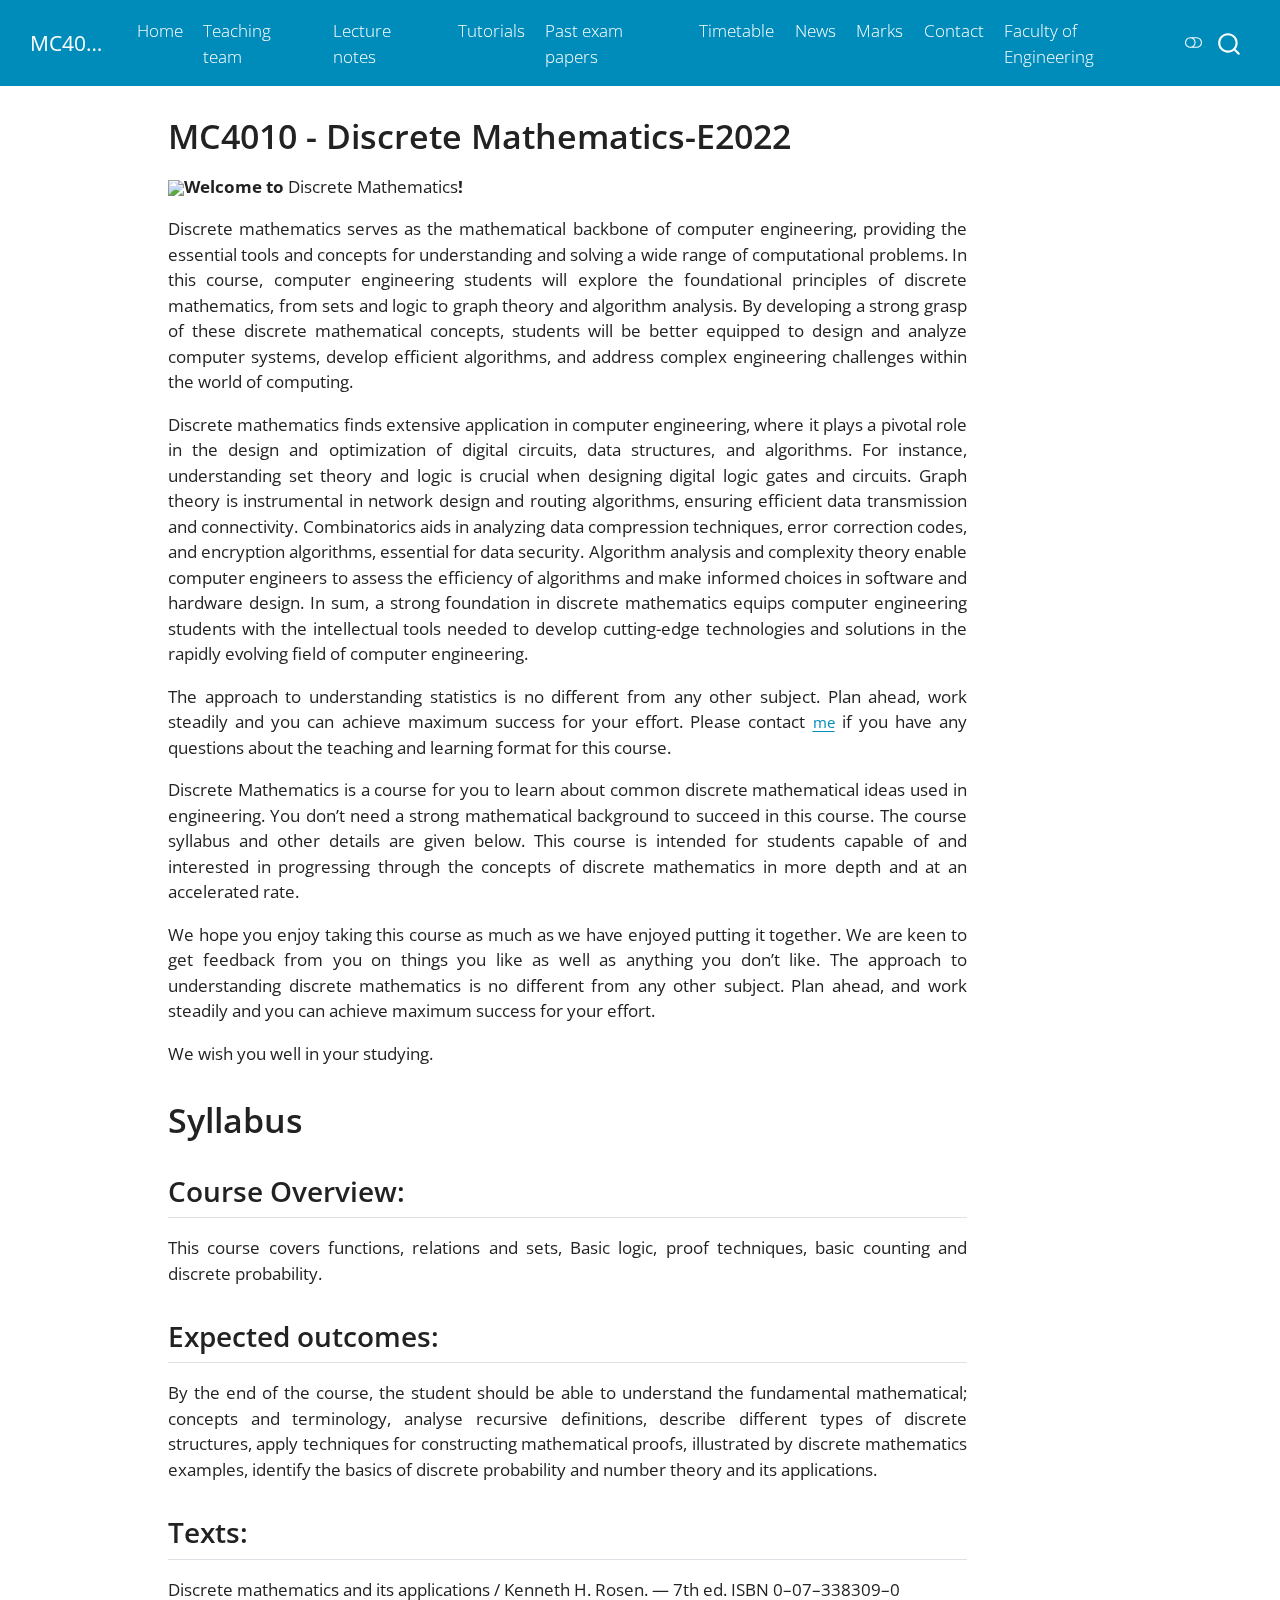
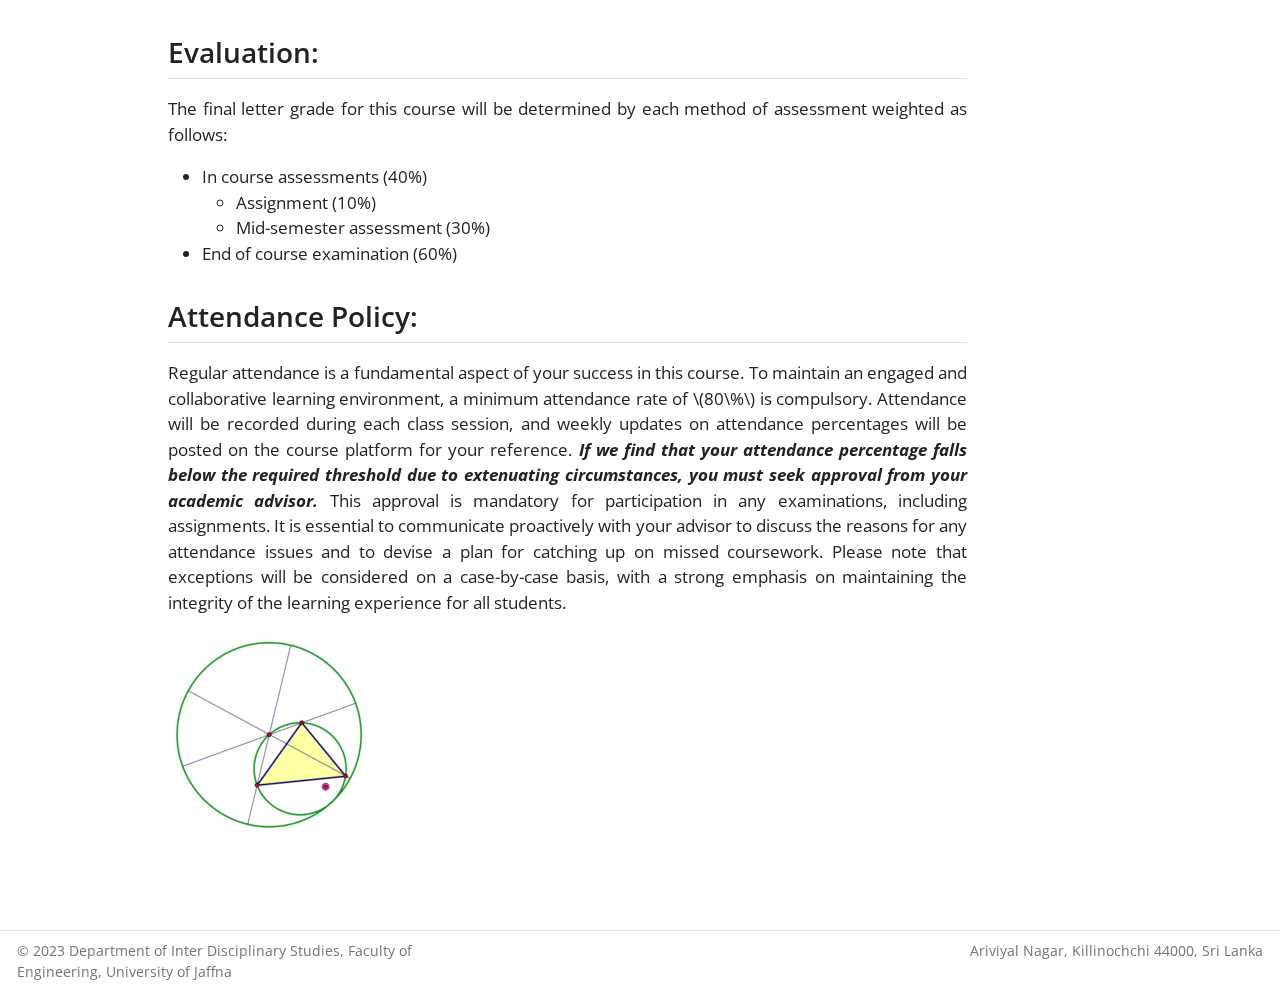
==== commit 8b81e484: "updated" ====
--- a/docs/index.html
+++ b/docs/index.html
@@ -2,7 +2,7 @@
 <html xmlns="http://www.w3.org/1999/xhtml" lang="en" xml:lang="en"><head>
 
 <meta charset="utf-8">
-<meta name="generator" content="quarto-1.5.57">
+<meta name="generator" content="quarto-1.6.39">
 
 <meta name="viewport" content="width=device-width, initial-scale=1.0, user-scalable=yes">
 
@@ -35,12 +35,12 @@
 <script src="site_libs/quarto-html/tippy.umd.min.js"></script>
 <script src="site_libs/quarto-html/anchor.min.js"></script>
 <link href="site_libs/quarto-html/tippy.css" rel="stylesheet">
-<link href="site_libs/quarto-html/quarto-syntax-highlighting.css" rel="stylesheet" class="quarto-color-scheme" id="quarto-text-highlighting-styles">
-<link href="site_libs/quarto-html/quarto-syntax-highlighting-dark.css" rel="prefetch" class="quarto-color-scheme quarto-color-alternate" id="quarto-text-highlighting-styles">
+<link href="site_libs/quarto-html/quarto-syntax-highlighting-e26003cea8cd680ca0c55a263523d882.css" rel="stylesheet" class="quarto-color-scheme" id="quarto-text-highlighting-styles">
+<link href="site_libs/quarto-html/quarto-syntax-highlighting-dark-d166b450ba5a8e9f7a0ab969bf6592c1.css" rel="prefetch" class="quarto-color-scheme quarto-color-alternate" id="quarto-text-highlighting-styles">
 <script src="site_libs/bootstrap/bootstrap.min.js"></script>
 <link href="site_libs/bootstrap/bootstrap-icons.css" rel="stylesheet">
-<link href="site_libs/bootstrap/bootstrap.min.css" rel="stylesheet" class="quarto-color-scheme" id="quarto-bootstrap" data-mode="light">
-<link href="site_libs/bootstrap/bootstrap-dark.min.css" rel="prefetch" class="quarto-color-scheme quarto-color-alternate" id="quarto-bootstrap" data-mode="dark">
+<link href="site_libs/bootstrap/bootstrap-2e46b800d28567ea05bbb0b935a45898.min.css" rel="stylesheet" append-hash="true" class="quarto-color-scheme" id="quarto-bootstrap" data-mode="light">
+<link href="site_libs/bootstrap/bootstrap-dark-0715dbe8875e9749cc11d07b4097d96f.min.css" rel="prefetch" append-hash="true" class="quarto-color-scheme quarto-color-alternate" id="quarto-bootstrap" data-mode="dark">
 <script id="quarto-search-options" type="application/json">{
   "location": "navbar",
   "copy-button": false,
@@ -469,8 +469,6 @@
   });
   clipboard.on('success', onCopySuccess);
   if (window.document.getElementById('quarto-embedded-source-code-modal')) {
-    // For code content inside modals, clipBoardJS needs to be initialized with a container option
-    // TODO: Check when it could be a function (https://github.com/zenorocha/clipboard.js/issues/860)
     const clipboardModal = new window.ClipboardJS('.code-copy-button[data-in-quarto-modal]', {
       text: getTextToCopy,
       container: window.document.getElementById('quarto-embedded-source-code-modal')
@@ -581,7 +579,6 @@
       if (window.Quarto?.typesetMath) {
         window.Quarto.typesetMath(note);
       }
-      // TODO in 1.5, we should make sure this works without a callout special case
       if (note.classList.contains("callout")) {
         return note.outerHTML;
       } else {
--- a/docs/site_libs/quarto-html/quarto-syntax-highlighting-e26003cea8cd680ca0c55a263523d882.css
+++ b/docs/site_libs/quarto-html/quarto-syntax-highlighting-e26003cea8cd680ca0c55a263523d882.css
@@ -0,0 +1,205 @@
+/* quarto syntax highlight colors */
+:root {
+  --quarto-hl-ot-color: #003B4F;
+  --quarto-hl-at-color: #657422;
+  --quarto-hl-ss-color: #20794D;
+  --quarto-hl-an-color: #5E5E5E;
+  --quarto-hl-fu-color: #4758AB;
+  --quarto-hl-st-color: #20794D;
+  --quarto-hl-cf-color: #003B4F;
+  --quarto-hl-op-color: #5E5E5E;
+  --quarto-hl-er-color: #AD0000;
+  --quarto-hl-bn-color: #AD0000;
+  --quarto-hl-al-color: #AD0000;
+  --quarto-hl-va-color: #111111;
+  --quarto-hl-bu-color: inherit;
+  --quarto-hl-ex-color: inherit;
+  --quarto-hl-pp-color: #AD0000;
+  --quarto-hl-in-color: #5E5E5E;
+  --quarto-hl-vs-color: #20794D;
+  --quarto-hl-wa-color: #5E5E5E;
+  --quarto-hl-do-color: #5E5E5E;
+  --quarto-hl-im-color: #00769E;
+  --quarto-hl-ch-color: #20794D;
+  --quarto-hl-dt-color: #AD0000;
+  --quarto-hl-fl-color: #AD0000;
+  --quarto-hl-co-color: #5E5E5E;
+  --quarto-hl-cv-color: #5E5E5E;
+  --quarto-hl-cn-color: #8f5902;
+  --quarto-hl-sc-color: #5E5E5E;
+  --quarto-hl-dv-color: #AD0000;
+  --quarto-hl-kw-color: #003B4F;
+}
+
+/* other quarto variables */
+:root {
+  --quarto-font-monospace: SFMono-Regular, Menlo, Monaco, Consolas, "Liberation Mono", "Courier New", monospace;
+}
+
+pre > code.sourceCode > span {
+  color: #003B4F;
+}
+
+code span {
+  color: #003B4F;
+}
+
+code.sourceCode > span {
+  color: #003B4F;
+}
+
+div.sourceCode,
+div.sourceCode pre.sourceCode {
+  color: #003B4F;
+}
+
+code span.ot {
+  color: #003B4F;
+  font-style: inherit;
+}
+
+code span.at {
+  color: #657422;
+  font-style: inherit;
+}
+
+code span.ss {
+  color: #20794D;
+  font-style: inherit;
+}
+
+code span.an {
+  color: #5E5E5E;
+  font-style: inherit;
+}
+
+code span.fu {
+  color: #4758AB;
+  font-style: inherit;
+}
+
+code span.st {
+  color: #20794D;
+  font-style: inherit;
+}
+
+code span.cf {
+  color: #003B4F;
+  font-weight: bold;
+  font-style: inherit;
+}
+
+code span.op {
+  color: #5E5E5E;
+  font-style: inherit;
+}
+
+code span.er {
+  color: #AD0000;
+  font-style: inherit;
+}
+
+code span.bn {
+  color: #AD0000;
+  font-style: inherit;
+}
+
+code span.al {
+  color: #AD0000;
+  font-style: inherit;
+}
+
+code span.va {
+  color: #111111;
+  font-style: inherit;
+}
+
+code span.bu {
+  font-style: inherit;
+}
+
+code span.ex {
+  font-style: inherit;
+}
+
+code span.pp {
+  color: #AD0000;
+  font-style: inherit;
+}
+
+code span.in {
+  color: #5E5E5E;
+  font-style: inherit;
+}
+
+code span.vs {
+  color: #20794D;
+  font-style: inherit;
+}
+
+code span.wa {
+  color: #5E5E5E;
+  font-style: italic;
+}
+
+code span.do {
+  color: #5E5E5E;
+  font-style: italic;
+}
+
+code span.im {
+  color: #00769E;
+  font-style: inherit;
+}
+
+code span.ch {
+  color: #20794D;
+  font-style: inherit;
+}
+
+code span.dt {
+  color: #AD0000;
+  font-style: inherit;
+}
+
+code span.fl {
+  color: #AD0000;
+  font-style: inherit;
+}
+
+code span.co {
+  color: #5E5E5E;
+  font-style: inherit;
+}
+
+code span.cv {
+  color: #5E5E5E;
+  font-style: italic;
+}
+
+code span.cn {
+  color: #8f5902;
+  font-style: inherit;
+}
+
+code span.sc {
+  color: #5E5E5E;
+  font-style: inherit;
+}
+
+code span.dv {
+  color: #AD0000;
+  font-style: inherit;
+}
+
+code span.kw {
+  color: #003B4F;
+  font-weight: bold;
+  font-style: inherit;
+}
+
+.prevent-inlining {
+  content: "</";
+}
+
+/*# sourceMappingURL=e90e9ab646ea9b1aaa61e089606e0f97.css.map */
--- a/docs/site_libs/quarto-html/quarto-syntax-highlighting-dark-d166b450ba5a8e9f7a0ab969bf6592c1.css
+++ b/docs/site_libs/quarto-html/quarto-syntax-highlighting-dark-d166b450ba5a8e9f7a0ab969bf6592c1.css
@@ -0,0 +1,189 @@
+/* quarto syntax highlight colors */
+:root {
+  --quarto-hl-al-color: #f07178;
+  --quarto-hl-an-color: #d4d0ab;
+  --quarto-hl-at-color: #00e0e0;
+  --quarto-hl-bn-color: #d4d0ab;
+  --quarto-hl-bu-color: #abe338;
+  --quarto-hl-ch-color: #abe338;
+  --quarto-hl-co-color: #f8f8f2;
+  --quarto-hl-cv-color: #ffd700;
+  --quarto-hl-cn-color: #ffd700;
+  --quarto-hl-cf-color: #ffa07a;
+  --quarto-hl-dt-color: #ffa07a;
+  --quarto-hl-dv-color: #d4d0ab;
+  --quarto-hl-do-color: #f8f8f2;
+  --quarto-hl-er-color: #f07178;
+  --quarto-hl-ex-color: #00e0e0;
+  --quarto-hl-fl-color: #d4d0ab;
+  --quarto-hl-fu-color: #ffa07a;
+  --quarto-hl-im-color: #abe338;
+  --quarto-hl-in-color: #d4d0ab;
+  --quarto-hl-kw-color: #ffa07a;
+  --quarto-hl-op-color: #ffa07a;
+  --quarto-hl-ot-color: #00e0e0;
+  --quarto-hl-pp-color: #dcc6e0;
+  --quarto-hl-re-color: #00e0e0;
+  --quarto-hl-sc-color: #abe338;
+  --quarto-hl-ss-color: #abe338;
+  --quarto-hl-st-color: #abe338;
+  --quarto-hl-va-color: #00e0e0;
+  --quarto-hl-vs-color: #abe338;
+  --quarto-hl-wa-color: #dcc6e0;
+}
+
+/* other quarto variables */
+:root {
+  --quarto-font-monospace: SFMono-Regular, Menlo, Monaco, Consolas, "Liberation Mono", "Courier New", monospace;
+}
+
+code span.al {
+  background-color: #2a0f15;
+  font-weight: bold;
+  color: #f07178;
+}
+
+code span.an {
+  color: #d4d0ab;
+}
+
+code span.at {
+  color: #00e0e0;
+}
+
+code span.bn {
+  color: #d4d0ab;
+}
+
+code span.bu {
+  color: #abe338;
+}
+
+code span.ch {
+  color: #abe338;
+}
+
+code span.co {
+  font-style: italic;
+  color: #f8f8f2;
+}
+
+code span.cv {
+  color: #ffd700;
+}
+
+code span.cn {
+  color: #ffd700;
+}
+
+code span.cf {
+  font-weight: bold;
+  color: #ffa07a;
+}
+
+code span.dt {
+  color: #ffa07a;
+}
+
+code span.dv {
+  color: #d4d0ab;
+}
+
+code span.do {
+  color: #f8f8f2;
+}
+
+code span.er {
+  color: #f07178;
+  text-decoration: underline;
+}
+
+code span.ex {
+  font-weight: bold;
+  color: #00e0e0;
+}
+
+code span.fl {
+  color: #d4d0ab;
+}
+
+code span.fu {
+  color: #ffa07a;
+}
+
+code span.im {
+  color: #abe338;
+}
+
+code span.in {
+  color: #d4d0ab;
+}
+
+code span.kw {
+  font-weight: bold;
+  color: #ffa07a;
+}
+
+pre > code.sourceCode > span {
+  color: #f8f8f2;
+}
+
+code span {
+  color: #f8f8f2;
+}
+
+code.sourceCode > span {
+  color: #f8f8f2;
+}
+
+div.sourceCode,
+div.sourceCode pre.sourceCode {
+  color: #f8f8f2;
+}
+
+code span.op {
+  color: #ffa07a;
+}
+
+code span.ot {
+  color: #00e0e0;
+}
+
+code span.pp {
+  color: #dcc6e0;
+}
+
+code span.re {
+  background-color: #f8f8f2;
+  color: #00e0e0;
+}
+
+code span.sc {
+  color: #abe338;
+}
+
+code span.ss {
+  color: #abe338;
+}
+
+code span.st {
+  color: #abe338;
+}
+
+code span.va {
+  color: #00e0e0;
+}
+
+code span.vs {
+  color: #abe338;
+}
+
+code span.wa {
+  color: #dcc6e0;
+}
+
+.prevent-inlining {
+  content: "</";
+}
+
+/*# sourceMappingURL=72bb05760472c1bb0bbb1d76e21bc2a0.css.map */
